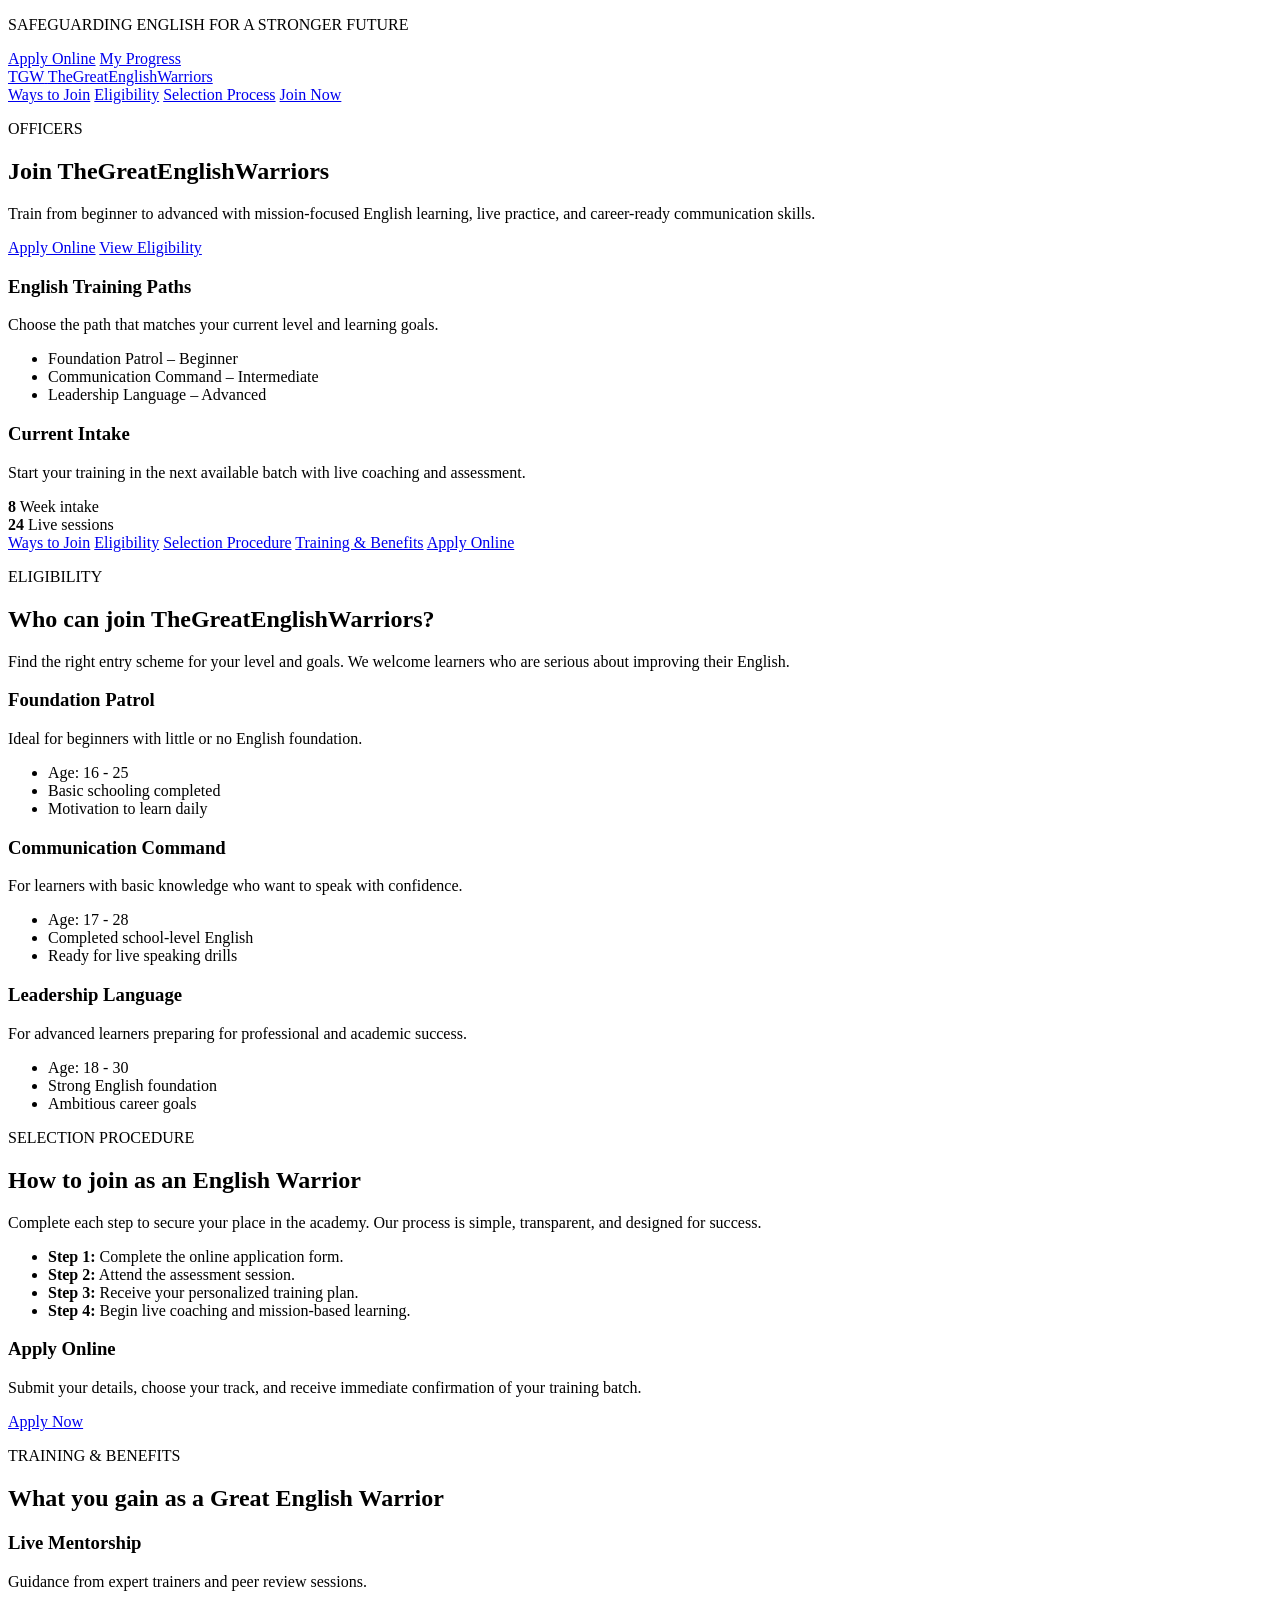
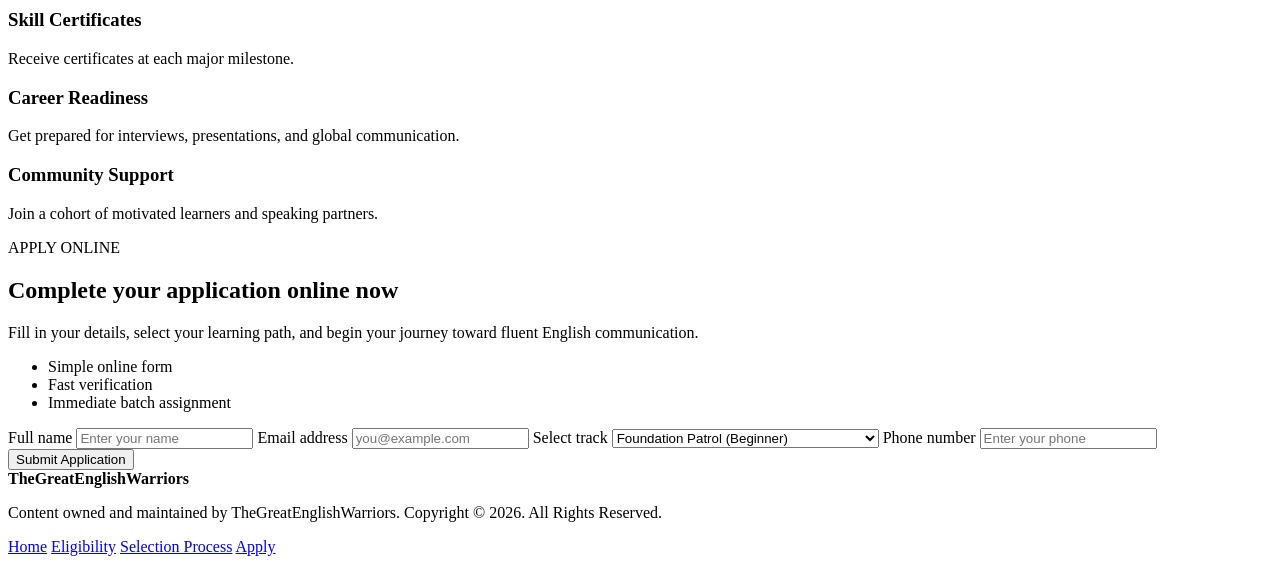
==== index.html @ c37b83aa "Add files via upload" ====
<!DOCTYPE html>
<html lang="en">
<head>
  <meta charset="UTF-8" />
  <meta name="viewport" content="width=device-width, initial-scale=1.0" />
  <title>TheGreatEnglishWarriors | Ways to Join</title>
  <link rel="preconnect" href="https://fonts.googleapis.com" />
  <link rel="preconnect" href="https://fonts.gstatic.com" crossorigin />
  <link href="https://fonts.googleapis.com/css2?family=Inter:wght@400;500;600;700;800&display=swap" rel="stylesheet" />
  <link rel="stylesheet" href="css/styles.css" />
</head>
<body>
  <div class="topbar">
    <div class="container topbar-inner">
      <p>SAFEGUARDING ENGLISH FOR A STRONGER FUTURE</p>
      <div class="topbar-links">
        <a href="#join">Apply Online</a>
        <a href="progress.html">My Progress</a>
      </div>
    </div>
  </div>

  <header class="site-header">
    <div class="container header-inner">
      <a class="brand" href="index.html">
        <span class="brand-mark">TGW</span>
        <span>TheGreatEnglishWarriors</span>
      </a>
      <nav class="main-nav">
        <a href="#ways">Ways to Join</a>
        <a href="#eligibility">Eligibility</a>
        <a href="#process">Selection Process</a>
        <a href="#join" class="btn btn-secondary">Join Now</a>
      </nav>
    </div>
  </header>

  <main>
    <section class="banner" id="ways">
      <div class="container banner-grid">
        <div class="banner-text">
          <p class="eyebrow">OFFICERS</p>
          <h1>Join TheGreatEnglishWarriors</h1>
          <p>Train from beginner to advanced with mission-focused English learning, live practice, and career-ready communication skills.</p>
          <div class="banner-actions">
            <a href="#join" class="btn btn-primary">Apply Online</a>
            <a href="#eligibility" class="btn btn-ghost">View Eligibility</a>
          </div>
        </div>
        <div class="banner-summary">
          <div class="summary-card">
            <h3>English Training Paths</h3>
            <p>Choose the path that matches your current level and learning goals.</p>
            <ul>
              <li>Foundation Patrol – Beginner</li>
              <li>Communication Command – Intermediate</li>
              <li>Leadership Language – Advanced</li>
            </ul>
          </div>
          <div class="summary-card summary-highlight">
            <h3>Current Intake</h3>
            <p>Start your training in the next available batch with live coaching and assessment.</p>
            <div class="summary-meta">
              <div>
                <strong>8</strong>
                <span>Week intake</span>
              </div>
              <div>
                <strong>24</strong>
                <span>Live sessions</span>
              </div>
            </div>
          </div>
        </div>
      </div>
    </section>

    <section class="section page-links">
      <div class="container page-links-inner">
        <a href="#ways" class="page-link active">Ways to Join</a>
        <a href="#eligibility" class="page-link">Eligibility</a>
        <a href="#process" class="page-link">Selection Procedure</a>
        <a href="#benefits" class="page-link">Training & Benefits</a>
        <a href="#join" class="page-link btn btn-outline">Apply Online</a>
      </div>
    </section>

    <section class="section eligibility-section" id="eligibility">
      <div class="container">
        <div class="section-header">
          <p class="eyebrow">ELIGIBILITY</p>
          <h2>Who can join TheGreatEnglishWarriors?</h2>
          <p>Find the right entry scheme for your level and goals. We welcome learners who are serious about improving their English.</p>
        </div>

        <div class="eligibility-grid">
          <article class="eligibility-card">
            <h3>Foundation Patrol</h3>
            <p>Ideal for beginners with little or no English foundation.</p>
            <ul>
              <li>Age: 16 - 25</li>
              <li>Basic schooling completed</li>
              <li>Motivation to learn daily</li>
            </ul>
          </article>
          <article class="eligibility-card featured">
            <h3>Communication Command</h3>
            <p>For learners with basic knowledge who want to speak with confidence.</p>
            <ul>
              <li>Age: 17 - 28</li>
              <li>Completed school-level English</li>
              <li>Ready for live speaking drills</li>
            </ul>
          </article>
          <article class="eligibility-card">
            <h3>Leadership Language</h3>
            <p>For advanced learners preparing for professional and academic success.</p>
            <ul>
              <li>Age: 18 - 30</li>
              <li>Strong English foundation</li>
              <li>Ambitious career goals</li>
            </ul>
          </article>
        </div>
      </div>
    </section>

    <section class="section process-section" id="process">
      <div class="container process-grid">
        <div>
          <p class="eyebrow">SELECTION PROCEDURE</p>
          <h2>How to join as an English Warrior</h2>
          <p>Complete each step to secure your place in the academy. Our process is simple, transparent, and designed for success.</p>
          <ul class="process-list">
            <li><strong>Step 1:</strong> Complete the online application form.</li>
            <li><strong>Step 2:</strong> Attend the assessment session.</li>
            <li><strong>Step 3:</strong> Receive your personalized training plan.</li>
            <li><strong>Step 4:</strong> Begin live coaching and mission-based learning.</li>
          </ul>
        </div>
        <div class="process-card">
          <h3>Apply Online</h3>
          <p>Submit your details, choose your track, and receive immediate confirmation of your training batch.</p>
          <a href="#join" class="btn btn-primary">Apply Now</a>
        </div>
      </div>
    </section>

    <section class="section benefits-section" id="benefits">
      <div class="container">
        <div class="section-header">
          <p class="eyebrow">TRAINING & BENEFITS</p>
          <h2>What you gain as a Great English Warrior</h2>
        </div>
        <div class="benefit-grid">
          <article class="benefit-card">
            <h3>Live Mentorship</h3>
            <p>Guidance from expert trainers and peer review sessions.</p>
          </article>
          <article class="benefit-card">
            <h3>Skill Certificates</h3>
            <p>Receive certificates at each major milestone.</p>
          </article>
          <article class="benefit-card">
            <h3>Career Readiness</h3>
            <p>Get prepared for interviews, presentations, and global communication.</p>
          </article>
          <article class="benefit-card">
            <h3>Community Support</h3>
            <p>Join a cohort of motivated learners and speaking partners.</p>
          </article>
        </div>
      </div>
    </section>

    <section class="section join-section" id="join">
      <div class="container join-grid">
        <div>
          <p class="eyebrow">APPLY ONLINE</p>
          <h2>Complete your application online now</h2>
          <p>Fill in your details, select your learning path, and begin your journey toward fluent English communication.</p>
          <ul class="join-list">
            <li>Simple online form</li>
            <li>Fast verification</li>
            <li>Immediate batch assignment</li>
          </ul>
        </div>
        <form class="signup-form">
          <label>
            Full name
            <input type="text" placeholder="Enter your name" required />
          </label>
          <label>
            Email address
            <input type="email" placeholder="you@example.com" required />
          </label>
          <label>
            Select track
            <select>
              <option>Foundation Patrol (Beginner)</option>
              <option>Communication Command (Intermediate)</option>
              <option>Leadership Language (Advanced)</option>
            </select>
          </label>
          <label>
            Phone number
            <input type="tel" placeholder="Enter your phone" required />
          </label>
          <button class="btn btn-primary" type="submit">Submit Application</button>
        </form>
      </div>
    </section>
  </main>

  <footer class="site-footer">
    <div class="container footer-grid">
      <div>
        <strong>TheGreatEnglishWarriors</strong>
        <p>Content owned and maintained by TheGreatEnglishWarriors. Copyright © 2026. All Rights Reserved.</p>
      </div>
      <div class="footer-links">
        <a href="index.html">Home</a>
        <a href="#eligibility">Eligibility</a>
        <a href="#process">Selection Process</a>
        <a href="#join">Apply</a>
      </div>
    </div>
  </footer>

  <script src="js/script.js"></script>
</body>
</html>
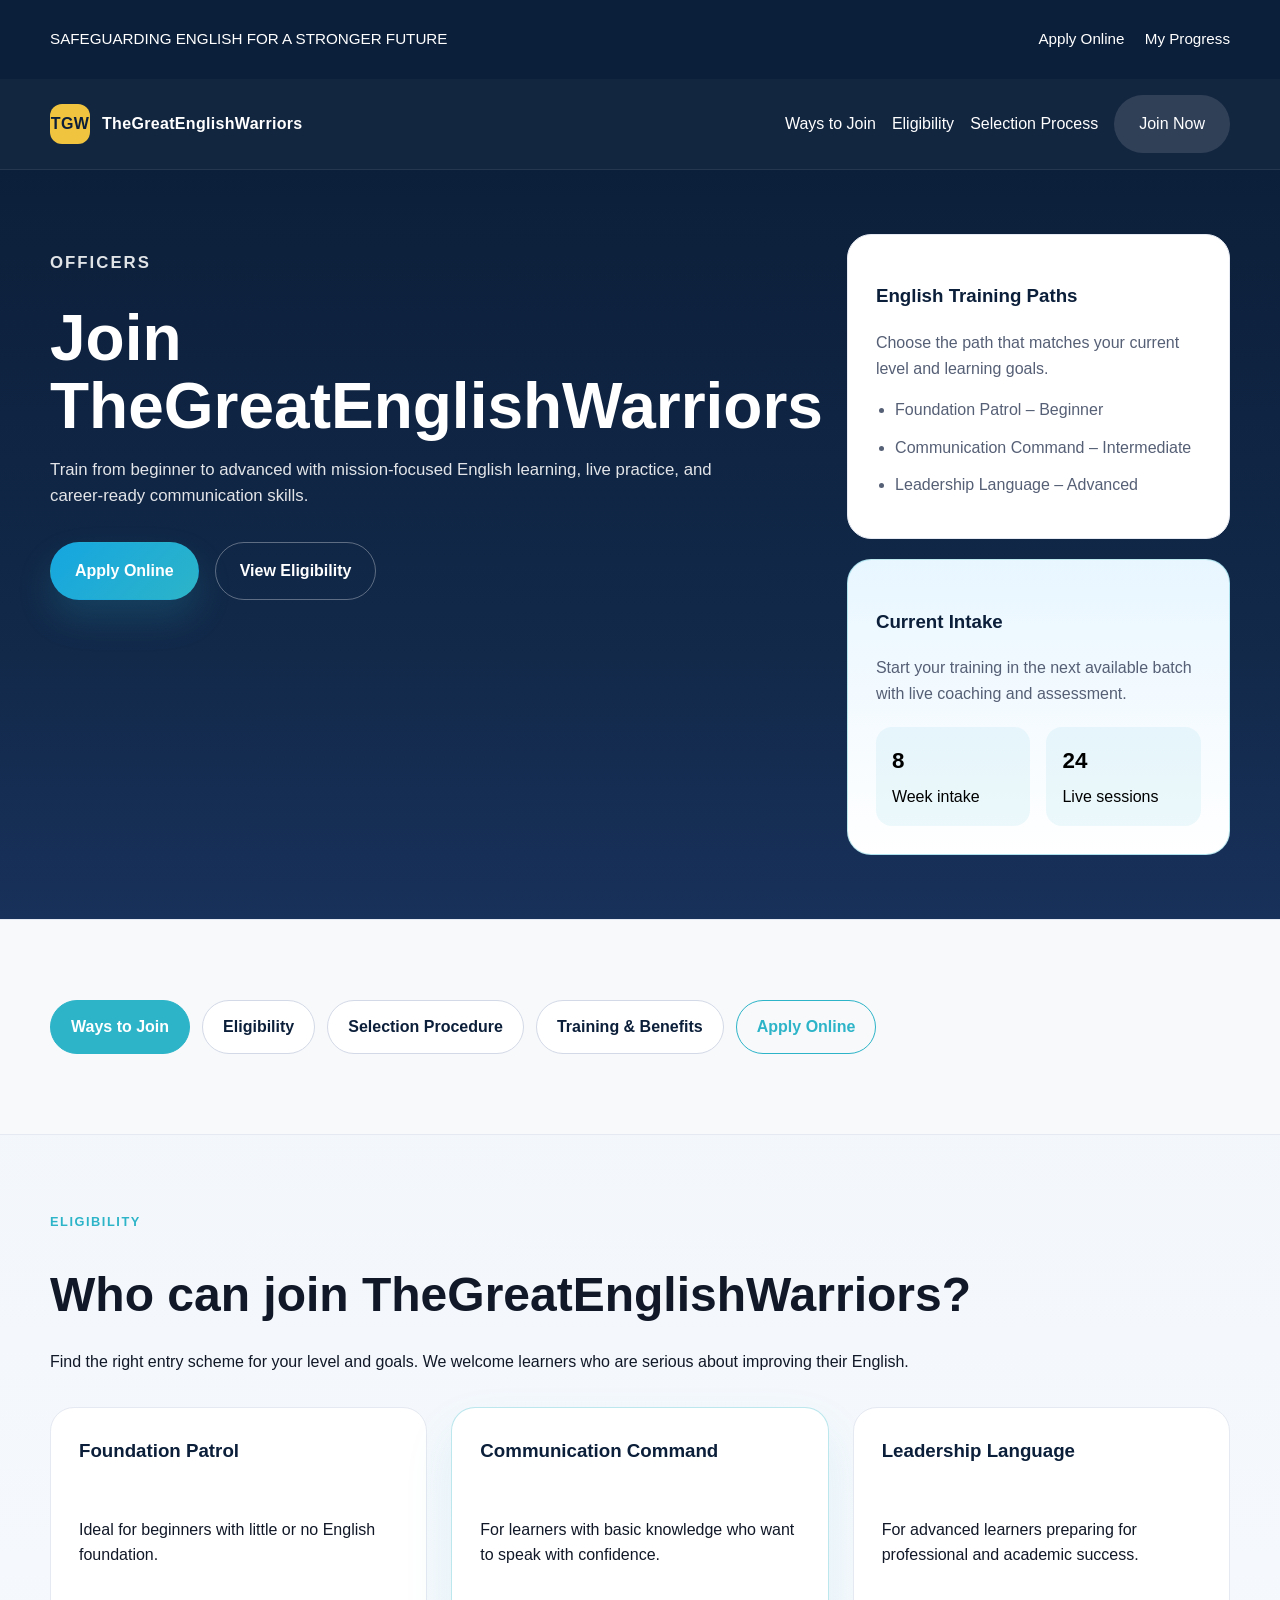
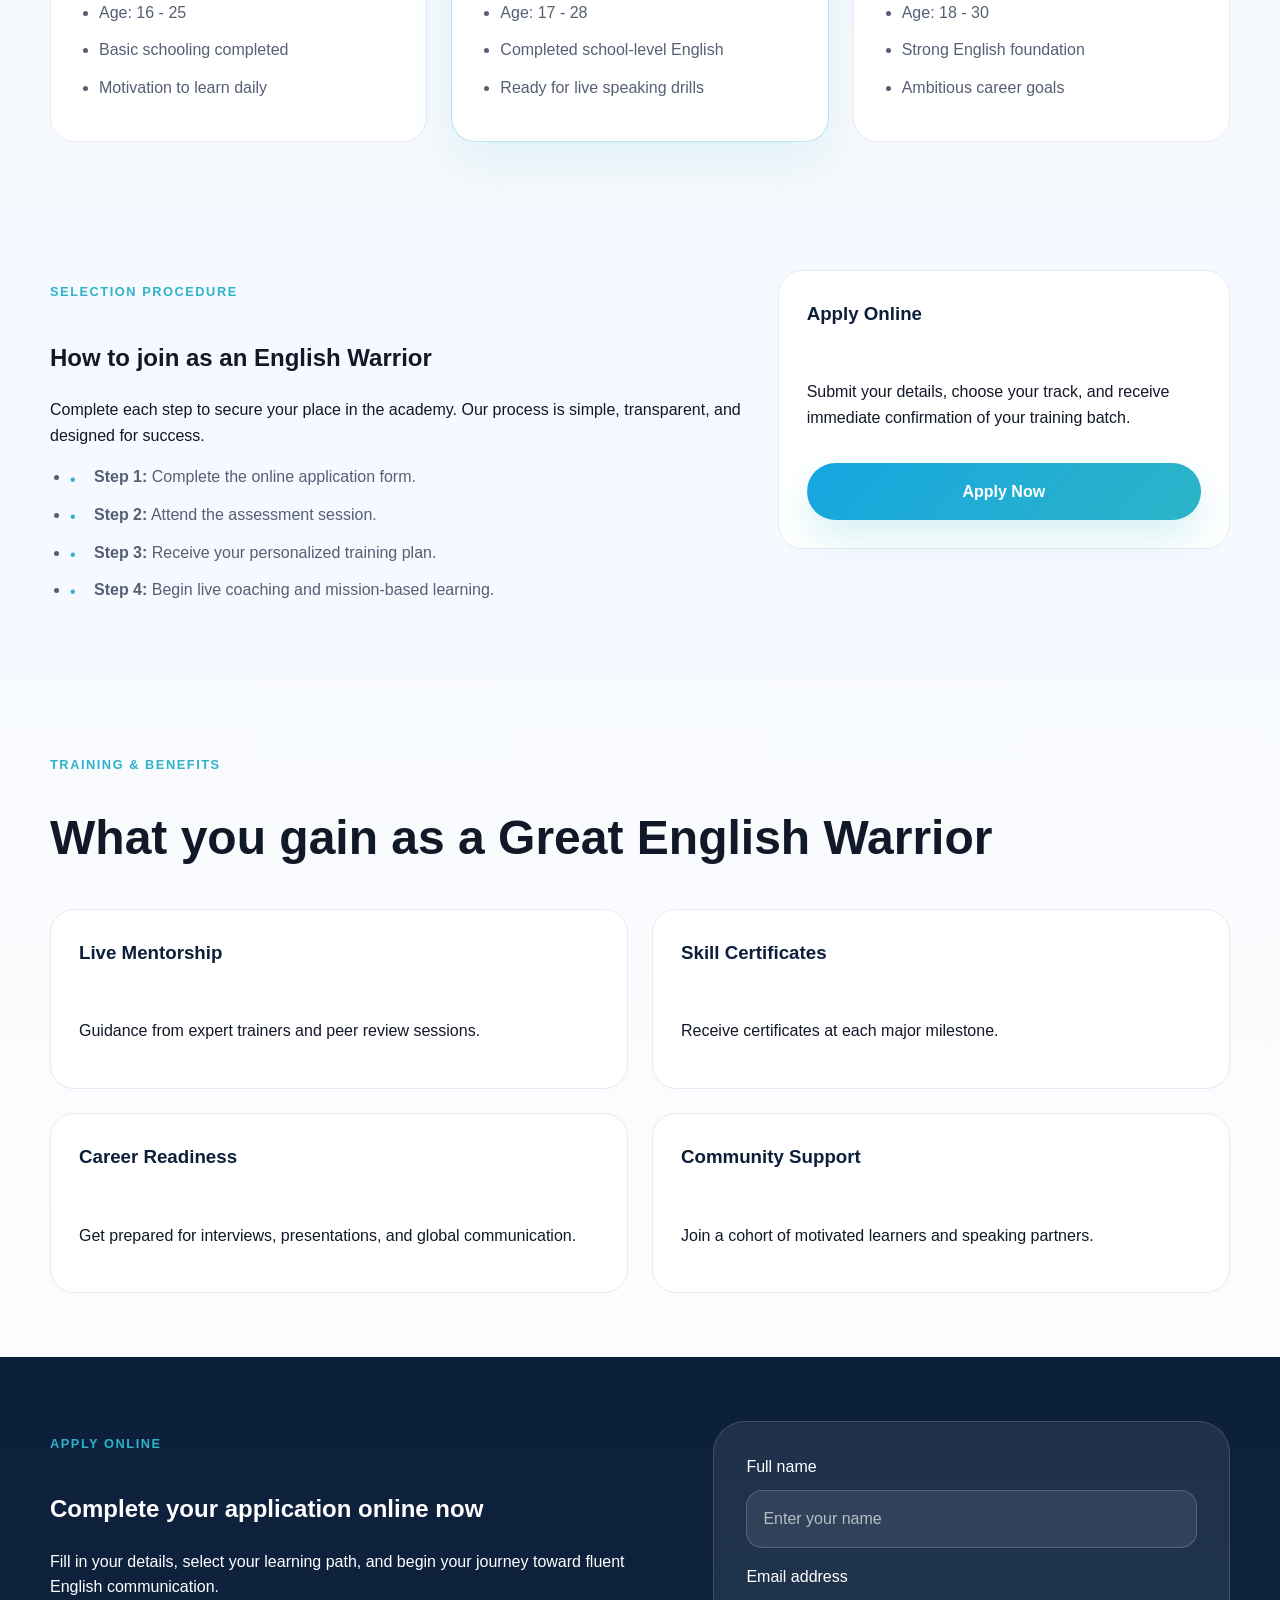
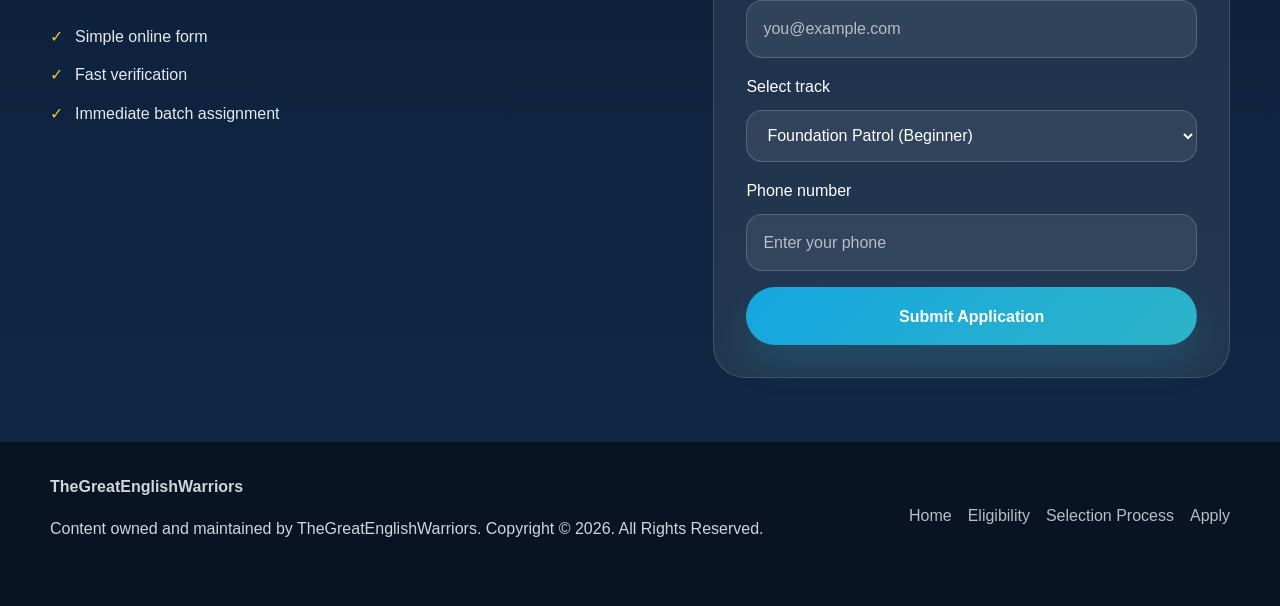
==== commit c5d6ac70: "Add files via upload" ====
--- a/index.html
+++ b/index.html
@@ -7,7 +7,7 @@
   <link rel="preconnect" href="https://fonts.googleapis.com" />
   <link rel="preconnect" href="https://fonts.gstatic.com" crossorigin />
   <link href="https://fonts.googleapis.com/css2?family=Inter:wght@400;500;600;700;800&display=swap" rel="stylesheet" />
-  <link rel="stylesheet" href="css/styles.css" />
+  <link rel="stylesheet" href="styles.css" />
 </head>
 <body>
   <div class="topbar">
@@ -227,6 +227,6 @@
     </div>
   </footer>
 
-  <script src="js/script.js"></script>
+  <script src="script.js"></script>
 </body>
 </html>
--- a/styles.css
+++ b/styles.css
@@ -0,0 +1,1038 @@
+﻿:root {
+  --navy: #0c1f3a;
+  --teal: #2db4c8;
+  --gold: #f0c43f;
+  --white: #f7f9fc;
+  --gray: #d3d9e6;
+  --text: #111827;
+  --muted: #555f75;
+}
+
+* {
+  box-sizing: border-box;
+}
+
+body {
+  margin: 0;
+  font-family: 'Inter', sans-serif;
+  color: var(--text);
+  background: linear-gradient(180deg, #eef4fb 0%, #ffffff 100%);
+  line-height: 1.6;
+}
+
+img {
+  max-width: 100%;
+  display: block;
+}
+
+button,
+input,
+select {
+  font: inherit;
+}
+
+.container {
+  width: min(1180px, calc(100% - 2rem));
+  margin: 0 auto;
+}
+
+.topbar {
+  background: #0c1f3a;
+  color: #fff;
+}
+
+.topbar-inner {
+  display: flex;
+  justify-content: space-between;
+  align-items: center;
+  gap: 1rem;
+  padding: 0.75rem 0;
+  font-size: 0.95rem;
+}
+
+.topbar-links a {
+  color: #fff;
+  text-decoration: none;
+  margin-left: 1rem;
+}
+
+.site-header {
+  position: sticky;
+  top: 0;
+  z-index: 20;
+  background: rgba(12, 31, 58, 0.97);
+  backdrop-filter: blur(12px);
+  border-bottom: 1px solid rgba(255, 255, 255, 0.08);
+}
+
+.header-inner {
+  display: flex;
+  align-items: center;
+  justify-content: space-between;
+  gap: 1rem;
+  padding: 1rem 0;
+}
+
+.brand {
+  display: inline-flex;
+  align-items: center;
+  gap: 0.75rem;
+  color: #fff;
+  text-decoration: none;
+  font-weight: 700;
+  letter-spacing: 0.02em;
+}
+
+.brand-mark {
+  display: inline-flex;
+  align-items: center;
+  justify-content: center;
+  width: 2.5rem;
+  height: 2.5rem;
+  background: var(--gold);
+  color: var(--navy);
+  border-radius: 0.75rem;
+}
+
+.main-nav {
+  display: flex;
+  flex-wrap: wrap;
+  align-items: center;
+  gap: 1rem;
+}
+
+.main-nav a {
+  color: #fff;
+  text-decoration: none;
+  font-weight: 500;
+}
+
+.btn {
+  display: inline-flex;
+  align-items: center;
+  justify-content: center;
+  padding: 0.95rem 1.5rem;
+  border-radius: 999px;
+  border: 1px solid transparent;
+  cursor: pointer;
+  text-decoration: none;
+  font-weight: 600;
+  transition: transform 0.25s ease, box-shadow 0.25s ease, background-color 0.25s ease;
+}
+
+.btn:hover {
+  transform: translateY(-1px);
+}
+
+.btn-primary {
+  background: linear-gradient(135deg, #15a6e0 0%, #2db4c8 100%);
+  color: #fff;
+  box-shadow: 0 18px 35px rgba(45, 180, 200, 0.18);
+}
+
+.btn-secondary {
+  background: rgba(255, 255, 255, 0.12);
+  color: #fff;
+}
+
+.btn-ghost {
+  background: transparent;
+  color: #fff;
+  border-color: rgba(255, 255, 255, 0.32);
+}
+
+.btn-outline {
+  background: transparent;
+  color: var(--teal);
+  border-color: var(--teal);
+}
+
+.btn-outline:hover {
+  background: var(--teal);
+  color: white;
+}
+
+.banner {
+  padding: 4rem 0;
+  background: linear-gradient(180deg, #0c1f3a 0%, #12294a 65%, #18315a 100%);
+  color: white;
+}
+
+.banner-grid {
+  display: grid;
+  grid-template-columns: 1.5fr 1fr;
+  gap: 2rem;
+  align-items: start;
+}
+
+.banner-text h1 {
+  font-size: clamp(2.8rem, 5vw, 4.4rem);
+  margin: 0.75rem 0 1rem;
+  line-height: 1.05;
+}
+
+.banner-text p {
+  max-width: 42rem;
+  color: rgba(255, 255, 255, 0.88);
+  font-size: 1.05rem;
+}
+
+.banner-actions {
+  display: flex;
+  flex-wrap: wrap;
+  gap: 1rem;
+  margin-top: 2rem;
+}
+
+.banner-summary {
+  display: grid;
+  gap: 1.25rem;
+}
+
+.summary-card {
+  background: #fff;
+  border-radius: 1.5rem;
+  padding: 1.75rem;
+  border: 1px solid #e5e9f1;
+  color: var(--text);
+}
+
+.summary-card h3 {
+  color: var(--navy);
+}
+
+.summary-card p {
+  color: var(--muted);
+}
+
+.summary-card ul {
+  margin: 1rem 0 0;
+  padding-left: 1.2rem;
+}
+
+.summary-card li {
+  margin-bottom: 0.75rem;
+  color: var(--muted);
+}
+
+.summary-highlight {
+  background: linear-gradient(180deg, #e8f6ff 0%, #ffffff 100%);
+  border-color: rgba(45, 180, 200, 0.32);
+}
+
+.summary-meta {
+  display: grid;
+  grid-template-columns: repeat(2, minmax(0, 1fr));
+  gap: 1rem;
+  margin-top: 1.25rem;
+}
+
+.summary-meta div {
+  background: rgba(45, 180, 200, 0.08);
+  border-radius: 1rem;
+  padding: 1rem;
+  color: #000;
+}
+
+.summary-meta strong {
+  display: block;
+  font-size: 1.4rem;
+  margin-bottom: 0.35rem;
+}
+
+.section {
+  padding: 4rem 0;
+}
+
+.section-header {
+  margin-bottom: 2rem;
+}
+
+.section-header h2 {
+  margin: 0.5rem 0 0;
+  font-size: clamp(2rem, 4vw, 3rem);
+}
+
+.eyebrow {
+  display: inline-block;
+  margin-bottom: 1rem;
+  color: var(--teal);
+  font-weight: 700;
+  letter-spacing: 0.12em;
+  text-transform: uppercase;
+  font-size: 0.8rem;
+}
+
+.page-links {
+  background: #f7f9fb;
+  border-top: 1px solid #e5e9f1;
+  border-bottom: 1px solid #e5e9f1;
+}
+
+.page-links-inner {
+  display: flex;
+  flex-wrap: wrap;
+  align-items: center;
+  gap: 0.75rem;
+  padding: 1rem 0;
+}
+
+.page-link {
+  display: inline-flex;
+  align-items: center;
+  padding: 0.85rem 1.25rem;
+  border-radius: 999px;
+  background: #fff;
+  color: #0c1f3a;
+  text-decoration: none;
+  border: 1px solid #d3d9e6;
+  font-weight: 600;
+}
+
+.page-link.active,
+.page-link:hover {
+  background: var(--teal);
+  color: #fff;
+  border-color: var(--teal);
+}
+
+.hero-grid,
+.mission-grid,
+.program-grid,
+.enrollment-grid,
+.grid-2,
+.banner-grid,
+.process-grid,
+.benefit-grid,
+.eligibility-grid,
+.join-grid {
+  display: grid;
+  gap: 1.5rem;
+}
+
+.eligibility-grid {
+  grid-template-columns: repeat(3, minmax(0, 1fr));
+}
+
+.eligibility-card,
+.benefit-card,
+.process-card {
+  background: #fff;
+  border-radius: 1.5rem;
+  padding: 1.75rem;
+  border: 1px solid #e5e9f1;
+  display: flex;
+  flex-direction: column;
+  gap: 1rem;
+}
+
+.eligibility-card.featured {
+  border-color: rgba(45, 180, 200, 0.32);
+  box-shadow: 0 24px 50px rgba(45, 180, 200, 0.1);
+}
+
+.eligibility-card h3,
+.benefit-card h3,
+.process-card h3 {
+  margin-top: 0;
+  color: var(--navy);
+}
+
+.eligibility-card ul,
+.join-list,
+.process-list {
+  padding-left: 1.25rem;
+  margin: 0;
+}
+
+.eligibility-card li,
+.join-list li,
+.process-list li {
+  margin-bottom: 0.75rem;
+  color: var(--muted);
+}
+
+.process-section {
+  background: #f6f9ff;
+}
+
+.process-grid {
+  grid-template-columns: 1.4fr 0.9fr;
+  align-items: start;
+}
+
+.process-list li {
+  position: relative;
+  padding-left: 1.5rem;
+}
+
+.process-list li::before {
+  content: '•';
+  position: absolute;
+  left: 0;
+  top: 0.15rem;
+  color: var(--teal);
+}
+
+.benefit-grid {
+  grid-template-columns: repeat(2, minmax(0, 1fr));
+}
+
+.join-section {
+  background: linear-gradient(180deg, #0c1f3a 0%, #112744 100%);
+  color: white;
+}
+
+.join-grid {
+  grid-template-columns: 1.1fr 0.9fr;
+  align-items: start;
+  gap: 2rem;
+}
+
+.join-list {
+  list-style: none;
+  padding: 0;
+  margin: 1.5rem 0 0;
+}
+
+.join-list li {
+  display: flex;
+  align-items: center;
+  gap: 0.75rem;
+  margin-bottom: 0.8rem;
+  color: rgba(255, 255, 255, 0.9);
+}
+
+.join-list li::before {
+  content: '✓';
+  color: var(--gold);
+}
+
+.enrollment-section {
+  background: linear-gradient(180deg, #0c1f3a 0%, #163a61 100%);
+  color: #fff;
+}
+
+.enrollment-grid {
+  grid-template-columns: 1.1fr 0.9fr;
+  gap: 2rem;
+  align-items: center;
+}
+
+.signup-form {
+  display: grid;
+  gap: 1rem;
+  padding: 2rem;
+  background: rgba(255, 255, 255, 0.08);
+  border-radius: 2rem;
+  border: 1px solid rgba(255, 255, 255, 0.14);
+}
+
+.signup-form label {
+  display: grid;
+  gap: 0.65rem;
+  color: #fff;
+  font-weight: 500;
+}
+
+.signup-form input,
+.signup-form select {
+  width: 100%;
+  padding: 0.95rem 1rem;
+  border: 1px solid rgba(255, 255, 255, 0.18);
+  border-radius: 1rem;
+  background: rgba(255, 255, 255, 0.08);
+  color: #fff;
+}
+
+.signup-form input::placeholder {
+  color: rgba(255, 255, 255, 0.65);
+}
+
+.site-footer {
+  padding: 2rem 0 3rem;
+  background: #081323;
+  color: rgba(255, 255, 255, 0.82);
+}
+
+.footer-grid {
+  display: flex;
+  flex-wrap: wrap;
+  align-items: center;
+  justify-content: space-between;
+  gap: 1rem;
+}
+
+.footer-links {
+  display: flex;
+  gap: 1rem;
+}
+
+.footer-links a {
+  color: rgba(255, 255, 255, 0.72);
+  text-decoration: none;
+}
+
+.hero {
+  padding: 5rem 0 3rem;
+  background: linear-gradient(180deg, #f7fbff 0%, #e8f2fb 45%, #fff 100%);
+}
+
+.hero-grid {
+  grid-template-columns: 1.5fr 1fr;
+  gap: 2rem;
+  align-items: center;
+}
+
+.hero-copy h1 {
+  font-size: clamp(2.8rem, 5vw, 4.4rem);
+  margin: 0;
+  line-height: 0.95;
+}
+
+.hero-text {
+  max-width: 40rem;
+  margin: 1.5rem 0 2rem;
+  color: var(--muted);
+  font-size: 1.05rem;
+}
+
+.hero-actions {
+  display: flex;
+  flex-wrap: wrap;
+  gap: 1rem;
+}
+
+.hero-stats {
+  display: grid;
+  grid-template-columns: repeat(3, minmax(0, 1fr));
+  gap: 1rem;
+  margin-top: 2.5rem;
+  padding: 1.5rem;
+  background: #fff;
+  border-radius: 1.5rem;
+  box-shadow: 0 25px 60px rgba(19, 53, 88, 0.08);
+}
+
+.hero-stats li {
+  list-style: none;
+  color: var(--muted);
+}
+
+.hero-stats strong {
+  display: block;
+  font-size: 1.4rem;
+  margin-bottom: 0.4rem;
+  color: var(--navy);
+}
+
+.hero-visual {
+  display: flex;
+  justify-content: flex-end;
+}
+
+.visual-card {
+  position: relative;
+  padding: 2rem;
+  min-height: 24rem;
+  width: 100%;
+  max-width: 28rem;
+  background: linear-gradient(180deg, #0c1f3a 0%, #15304f 100%);
+  border-radius: 2rem;
+  color: #fff;
+  box-shadow: 0 30px 80px rgba(12, 31, 58, 0.28);
+}
+
+.visual-badge {
+  display: inline-flex;
+  padding: 0.55rem 0.9rem;
+  border-radius: 999px;
+  background: rgba(255, 255, 255, 0.12);
+  color: #fff;
+  font-size: 0.85rem;
+  letter-spacing: 0.08em;
+  text-transform: uppercase;
+}
+
+.visual-card h2 {
+  margin-top: 1.75rem;
+  margin-bottom: 0.75rem;
+  font-size: 2rem;
+}
+
+.visual-card p {
+  color: rgba(255, 255, 255, 0.82);
+  line-height: 1.75;
+}
+
+.visual-stats {
+  display: grid;
+  grid-template-columns: repeat(2, 1fr);
+  gap: 1rem;
+  margin-top: 2rem;
+}
+
+.visual-stats div {
+  padding: 1rem;
+  background: rgba(255, 255, 255, 0.08);
+  border-radius: 1rem;
+}
+
+.visual-stats strong {
+  display: block;
+  font-size: 1.35rem;
+  margin-bottom: 0.35rem;
+}
+
+.info-section {
+  padding-top: 2rem;
+}
+
+.grid-2 {
+  grid-template-columns: 1fr 1fr;
+  gap: 2rem;
+}
+
+.feature-list {
+  display: grid;
+  gap: 1rem;
+}
+
+.feature-card {
+  padding: 1.75rem;
+  background: #fff;
+  border-radius: 1.5rem;
+  border: 1px solid #e5e9f1;
+}
+
+.feature-card h3 {
+  margin-top: 0;
+  margin-bottom: 0.75rem;
+}
+
+.mission-section {
+  background: linear-gradient(180deg, #fff 0%, #eef7ff 100%);
+}
+
+.mission-grid {
+  grid-template-columns: 1fr 0.9fr;
+  gap: 2rem;
+  align-items: center;
+}
+
+.mission-copy h2 {
+  font-size: clamp(2rem, 4vw, 3rem);
+  margin: 0.75rem 0 1.5rem;
+}
+
+.mission-list {
+  list-style: none;
+  padding: 0;
+  margin: 1.5rem 0 0;
+  display: grid;
+  gap: 0.85rem;
+}
+
+.mission-list li {
+  padding-left: 1.5rem;
+  position: relative;
+  color: var(--muted);
+}
+
+.mission-list li::before {
+  content: '✓';
+  position: absolute;
+  left: 0;
+  color: var(--teal);
+}
+
+.mission-card {
+  background: #0c1f3a;
+  border-radius: 2rem;
+  padding: 2rem;
+  color: #fff;
+}
+
+.mission-card-inner {
+  display: grid;
+  gap: 1rem;
+}
+
+.mission-label {
+  display: inline-flex;
+  padding: 0.55rem 0.85rem;
+  border-radius: 999px;
+  background: rgba(255, 255, 255, 0.1);
+  letter-spacing: 0.08em;
+  text-transform: uppercase;
+  font-size: 0.8rem;
+}
+
+.mission-quickstats {
+  display: grid;
+  grid-template-columns: repeat(2, 1fr);
+  gap: 1rem;
+}
+
+.mission-quickstats strong {
+  display: block;
+  font-size: 1.4rem;
+}
+
+.section-header {
+  margin-bottom: 2rem;
+}
+
+.program-grid {
+  grid-template-columns: repeat(3, minmax(0, 1fr));
+  gap: 1.5rem;
+}
+
+.program-card {
+  padding: 2rem;
+  border-radius: 1.5rem;
+  background: #fff;
+  border: 1px solid #e5e9f1;
+  display: flex;
+  flex-direction: column;
+}
+
+.program-level {
+  display: inline-block;
+  padding: 0.25rem 0.75rem;
+  background: var(--teal);
+  color: white;
+  border-radius: 999px;
+  font-size: 0.8rem;
+  font-weight: 600;
+  text-transform: uppercase;
+  letter-spacing: 0.05em;
+  margin-bottom: 1rem;
+  align-self: flex-start;
+}
+
+.program-features {
+  list-style: none;
+  padding: 0;
+  margin: 1rem 0;
+  flex-grow: 1;
+}
+
+.program-features li {
+  padding: 0.25rem 0;
+  color: var(--muted);
+  position: relative;
+  padding-left: 1.5rem;
+}
+
+.program-features li::before {
+  content: '✓';
+  position: absolute;
+  left: 0;
+  color: var(--teal);
+}
+
+.program-card .btn {
+  margin-top: auto;
+  align-self: flex-start;
+}
+
+.btn-outline {
+  background: transparent;
+  color: var(--teal);
+  border-color: var(--teal);
+}
+
+.btn-outline:hover {
+  background: var(--teal);
+  color: white;
+}
+
+.program-card.featured {
+  border-color: rgba(45, 180, 200, 0.3);
+  box-shadow: 0 20px 40px rgba(45, 180, 200, 0.16);
+}
+
+.enrollment-section {
+  background: linear-gradient(180deg, #0c1f3a 0%, #163a61 100%);
+  color: #fff;
+}
+
+.enrollment-grid {
+  grid-template-columns: 1.1fr 0.9fr;
+  gap: 2rem;
+  align-items: center;
+}
+
+.signup-form {
+  display: grid;
+  gap: 1rem;
+  padding: 2rem;
+  background: rgba(255, 255, 255, 0.08);
+  border-radius: 2rem;
+  border: 1px solid rgba(255, 255, 255, 0.14);
+}
+
+.signup-form label {
+  display: grid;
+  gap: 0.65rem;
+  color: #fff;
+  font-weight: 500;
+}
+
+.signup-form input,
+.signup-form select {
+  width: 100%;
+  padding: 0.95rem 1rem;
+  border: 1px solid rgba(255, 255, 255, 0.18);
+  border-radius: 1rem;
+  background: rgba(255, 255, 255, 0.08);
+  color: #fff;
+}
+
+.signup-form input::placeholder {
+  color: rgba(255, 255, 255, 0.65);
+}
+
+.site-footer {
+  padding: 2rem 0 3rem;
+  background: #081323;
+  color: rgba(255, 255, 255, 0.82);
+}
+
+.footer-grid {
+  display: flex;
+  flex-wrap: wrap;
+  align-items: center;
+  justify-content: space-between;
+  gap: 1rem;
+}
+
+.footer-links {
+  display: flex;
+  gap: 1rem;
+}
+
+.footer-links a {
+  color: rgba(255, 255, 255, 0.72);
+  text-decoration: none;
+}
+
+.course-hero {
+  padding: 4rem 0;
+  background: linear-gradient(135deg, #0c1f3a 0%, #15304f 100%);
+  color: white;
+}
+
+.course-header {
+  max-width: 800px;
+  margin: 0 auto;
+  text-align: center;
+}
+
+.course-header h1 {
+  font-size: clamp(2.5rem, 5vw, 4rem);
+  margin: 1rem 0;
+  line-height: 0.95;
+}
+
+.course-subtitle {
+  font-size: 1.2rem;
+  color: rgba(255, 255, 255, 0.9);
+  margin-bottom: 2rem;
+}
+
+.course-meta {
+  display: flex;
+  justify-content: center;
+  gap: 2rem;
+  margin: 2rem 0;
+  flex-wrap: wrap;
+}
+
+.meta-item {
+  text-align: center;
+}
+
+.meta-item strong {
+  display: block;
+  font-size: 1.5rem;
+  margin-bottom: 0.25rem;
+}
+
+.meta-item span {
+  color: rgba(255, 255, 255, 0.7);
+  font-size: 0.9rem;
+  text-transform: uppercase;
+  letter-spacing: 0.05em;
+}
+
+.course-content {
+  max-width: 1200px;
+  margin: 0 auto;
+}
+
+.course-overview {
+  margin-bottom: 4rem;
+}
+
+.curriculum-grid {
+  display: grid;
+  grid-template-columns: repeat(auto-fit, minmax(300px, 1fr));
+  gap: 2rem;
+  margin-top: 2rem;
+}
+
+.curriculum-week {
+  padding: 2rem;
+  background: #fff;
+  border-radius: 1rem;
+  border: 1px solid #e5e9f1;
+}
+
+.curriculum-week h3 {
+  margin-top: 0;
+  color: var(--navy);
+}
+
+.curriculum-week ul {
+  margin: 1rem 0 0;
+  padding-left: 1.5rem;
+}
+
+.curriculum-week li {
+  margin-bottom: 0.5rem;
+  color: var(--muted);
+}
+
+.feature-grid {
+  display: grid;
+  grid-template-columns: repeat(auto-fit, minmax(300px, 1fr));
+  gap: 2rem;
+  margin-top: 2rem;
+}
+
+.feature-item {
+  padding: 2rem;
+  background: #fff;
+  border-radius: 1rem;
+  border: 1px solid #e5e9f1;
+  text-align: center;
+}
+
+.feature-item h4 {
+  margin-top: 0;
+  color: var(--navy);
+}
+
+.feature-item p {
+  color: var(--muted);
+  margin-bottom: 0;
+}
+
+.success-stories {
+  margin-top: 4rem;
+  text-align: center;
+}
+
+.story-grid {
+  display: grid;
+  grid-template-columns: repeat(auto-fit, minmax(300px, 1fr));
+  gap: 2rem;
+  margin-top: 2rem;
+}
+
+.story-card {
+  padding: 2rem;
+  background: #fff;
+  border-radius: 1rem;
+  border: 1px solid #e5e9f1;
+  text-align: left;
+}
+
+.story-card blockquote {
+  margin: 0 0 1rem;
+  font-style: italic;
+  color: var(--text);
+  font-size: 1.1rem;
+}
+
+.story-card cite {
+  color: var(--muted);
+  font-weight: 600;
+}
+
+.career-outcomes {
+  margin-top: 4rem;
+  text-align: center;
+}
+
+.outcome-grid {
+  display: grid;
+  grid-template-columns: repeat(auto-fit, minmax(250px, 1fr));
+  gap: 2rem;
+  margin-top: 2rem;
+}
+
+.outcome-item {
+  padding: 2rem;
+  background: linear-gradient(135deg, #f7f9fc 0%, #e8f2fb 100%);
+  border-radius: 1rem;
+  border: 1px solid #e5e9f1;
+}
+
+.outcome-item h4 {
+  margin-top: 0;
+  color: var(--navy);
+}
+
+.outcome-item p {
+  color: var(--muted);
+  margin-bottom: 0;
+}
+
+@media (max-width: 980px) {
+  .hero-grid,
+  .mission-grid,
+  .program-grid,
+  .enrollment-grid,
+  .grid-2,
+  .banner-grid,
+  .process-grid,
+  .benefit-grid,
+  .eligibility-grid,
+  .join-grid {
+    grid-template-columns: 1fr;
+  }
+
+  .main-nav,
+  .footer-grid,
+  .topbar-inner {
+    flex-direction: column;
+    align-items: flex-start;
+  }
+
+  .summary-meta {
+    grid-template-columns: 1fr;
+  }
+}
+
+@media (max-width: 680px) {
+  .main-nav {
+    width: 100%;
+    justify-content: space-between;
+  }
+
+  .hero-stats,
+  .page-links-inner {
+    width: 100%;
+  }
+
+  .page-link {
+    width: 100%;
+  }
+
+  .btn {
+    width: auto;
+  }
+}
